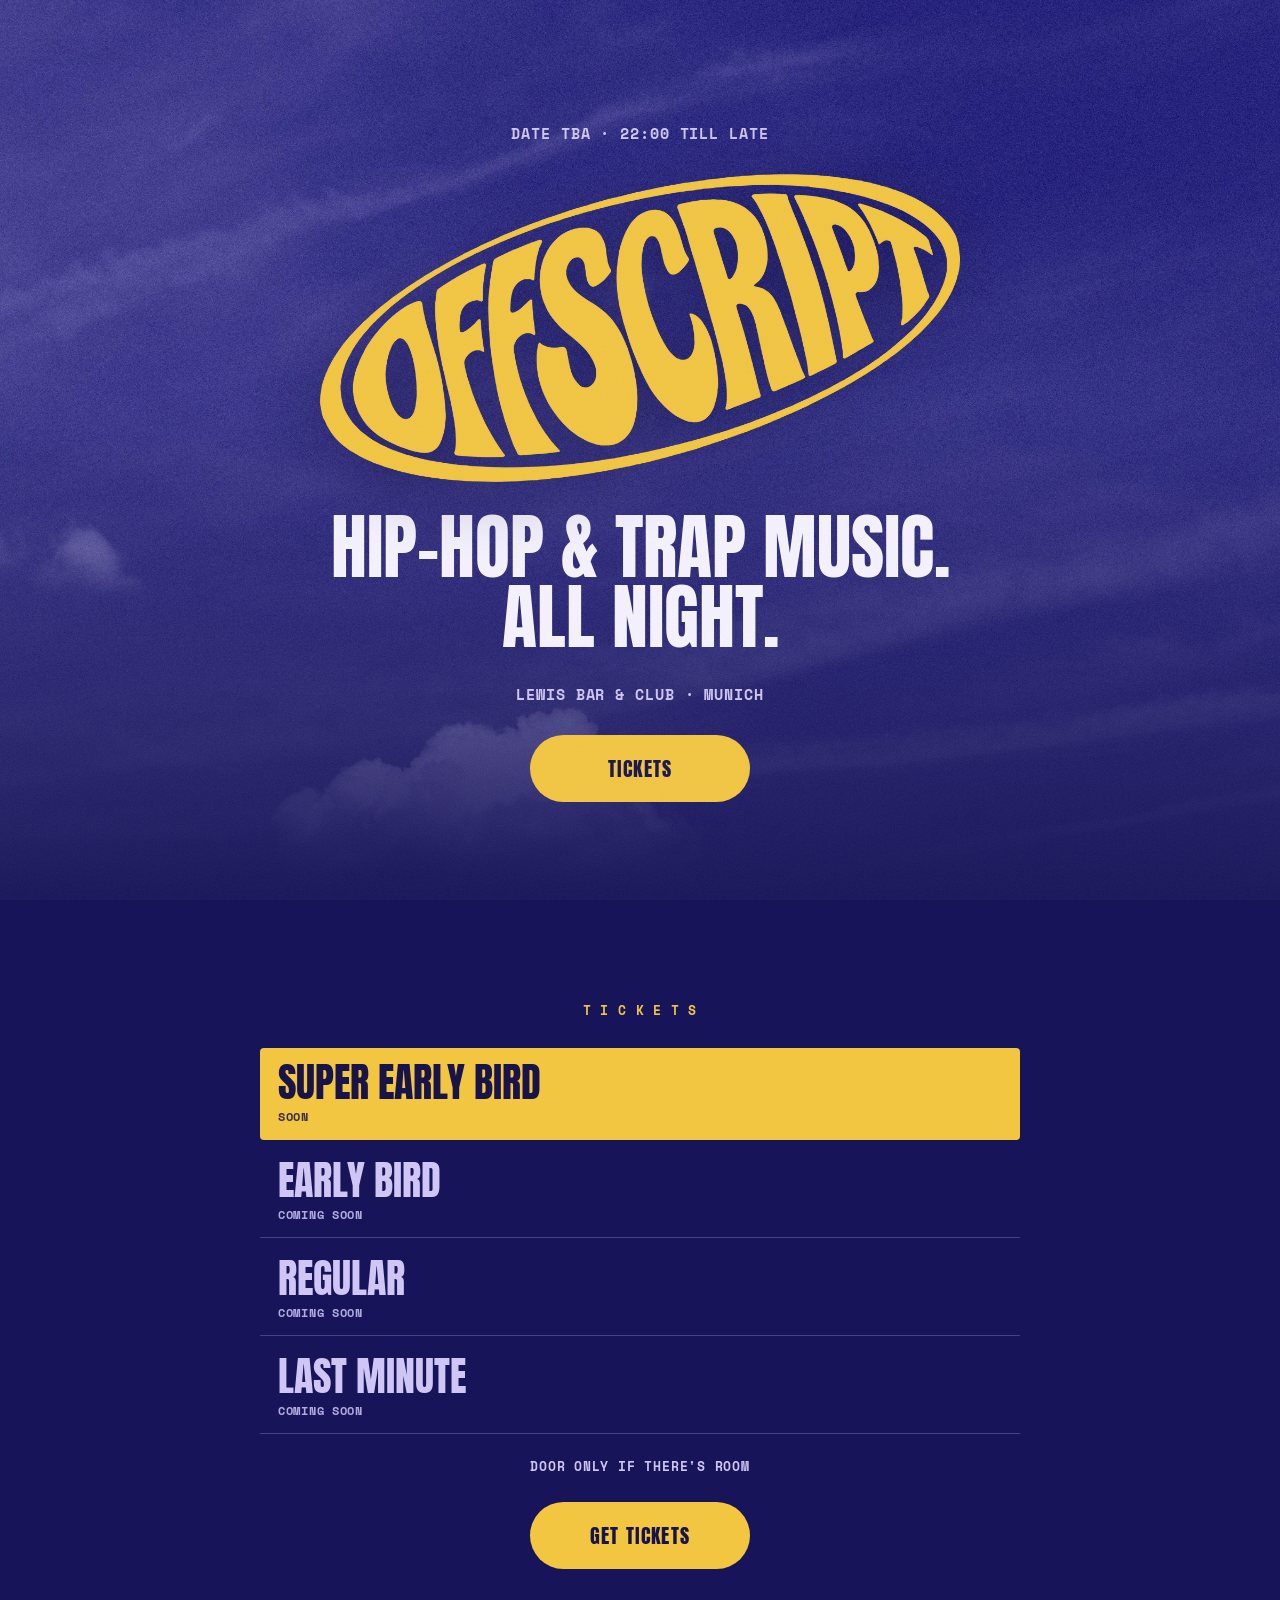
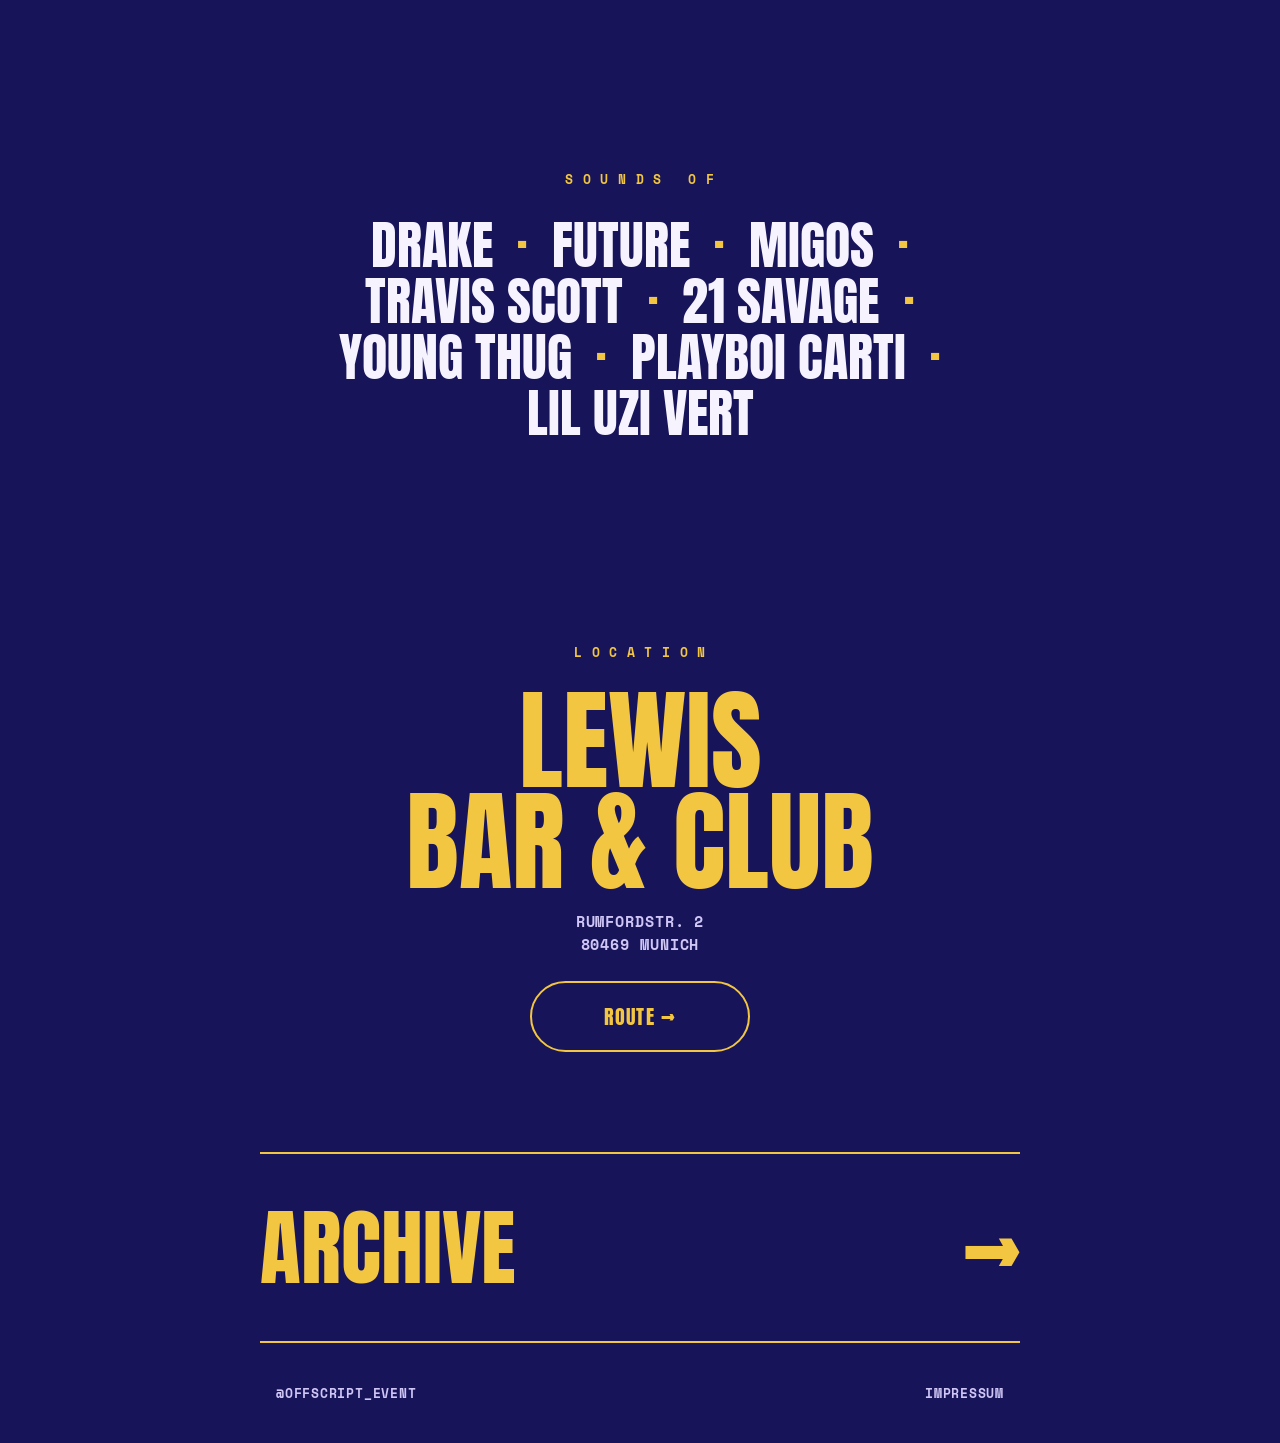
==== index.html @ df0f95f8 "Night 2: ticket status without prices, centred strike Co-Authored-By: Claude Opus 5.5 <noreply@anthr" ====
<!doctype html>
<html lang="en">
<head>
<meta charset="utf-8">
<meta name="viewport" content="width=device-width, initial-scale=1, viewport-fit=cover">
<title>OFFSCRIPT · Hip-Hop · Munich</title>
<meta name="description" content="OFFSCRIPT. Hip-hop &amp; trap music, all night. 22:00 till late, Lewis Bar &amp; Club, Munich.">
<meta name="theme-color" content="#221F7A">
<meta property="og:title" content="OFFSCRIPT · Night 2">
<meta property="og:description" content="Hip-hop &amp; trap music. All night. Lewis Bar &amp; Club, Munich.">
<meta property="og:image" content="https://offscript-event.github.io/assets/n2/og.jpg">
<meta property="og:url" content="https://offscript-event.github.io/">
<meta name="twitter:card" content="summary_large_image">
<link rel="icon" href="assets/favicon.png">
<link rel="apple-touch-icon" href="assets/icon-180.png">
<link rel="preload" href="assets/n2/anton.woff2" as="font" type="font/woff2" crossorigin>
<link rel="stylesheet" href="assets/n2/n2.css">
</head>
<body>

<header class="hero">
  <picture>
    <source media="(min-aspect-ratio: 1/1)" srcset="assets/n2/sky-wide.webp">
    <img src="assets/n2/sky-portrait.webp" alt="">
  </picture>
  <div class="hero-in">
    <p class="meta mono" id="date">DATE TBA · 22:00 TILL LATE</p>
    <img class="logo" src="assets/n2/logo-yellow.png" alt="OFFSCRIPT">
    <p class="claim">Hip-hop &amp; trap music.<br>All night.</p>
    <p class="meta mono">Lewis Bar &amp; Club · Munich</p>
    <a class="btn" id="ticket-btn" href="#tickets">Tickets</a>
  </div>
</header>

<main>
  <section id="tickets" class="tickets" data-live="0">
    <h2 class="label mono">T I C K E T S</h2>
    <ol class="ladder">
      <li><span class="name">Super Early Bird</span><span class="status mono"></span></li>
      <li><span class="name">Early Bird</span><span class="status mono"></span></li>
      <li><span class="name">Regular</span><span class="status mono"></span></li>
      <li><span class="name">Last Minute</span><span class="status mono"></span></li>
    </ol>
    <p class="note mono">Door only if there's room</p>
    <a class="btn" id="ticket-btn-2" href="#tickets">Get tickets</a>
  </section>

  <section class="sounds">
    <h2 class="label mono">S O U N D S &nbsp; O F</h2>
    <p class="artists"><span>Drake</span><span>Future</span><span>Migos</span><span>Travis Scott</span><span>21 Savage</span><span>Young Thug</span><span>Playboi Carti</span><span>Lil Uzi Vert</span></p>
  </section>

  <section class="loc">
    <h2 class="label mono">L O C A T I O N</h2>
    <p class="big">Lewis<br>Bar &amp; Club</p>
    <p class="addr mono">Rumfordstr. 2<br>80469 Munich</p>
    <a class="btn ghost" href="https://www.google.com/maps/search/?api=1&amp;query=Lewis+Bar+%26+Club+Rumfordstra%C3%9Fe+2+80469+M%C3%BCnchen" target="_blank" rel="noopener">Route →</a>
  </section>

  <a class="archive" href="archive/"><span>Archive</span><span aria-hidden="true">→</span></a>
</main>

<footer class="mono">
  <a href="https://www.instagram.com/offscript_event/" target="_blank" rel="noopener">@offscript_event</a>
  <a href="impressum/">Impressum</a>
</footer>

<script>
/* ---- edit here when the shop is live ----
   SHOP: pretix link, LIVE: 0 = Super Early Bird live, 1 = Early, 2 = Regular, 3 = Last Minute
   DATE: shown in the hero, e.g. "FRI 04 DEC · 22:00 TILL LATE" */
(function () {
  var SHOP = "";
  var LIVE = 0;
  var DATE = "";
  if (DATE) document.getElementById("date").textContent = DATE;
  if (SHOP) ["ticket-btn", "ticket-btn-2"].forEach(function (id) {
    var a = document.getElementById(id); a.href = SHOP; a.target = "_blank"; a.rel = "noopener";
  });
  var rows = document.querySelectorAll(".ladder li");
  rows.forEach(function (li, i) {
    var st = li.querySelector(".status");
    if (i < LIVE) { li.className = "sold"; st.textContent = "Sold out"; }
    else if (i === LIVE) { li.className = "live"; st.textContent = SHOP ? "On sale now" : "Soon"; }
    else { li.className = "next"; st.textContent = "Coming soon"; }
  });
})();
</script>
</body>
</html>
---- assets/n2/n2.css ----
/* OFFSCRIPT night 2 – sky over Theresienwiese, yellow oval. Single dark look. */
@font-face { font-family: "Anton N2"; src: url("anton.woff2") format("woff2"); font-display: swap; }
@font-face { font-family: "Space Mono N2"; src: url("spacemono-bold.woff2") format("woff2"); font-weight: 700; font-display: swap; }

:root {
  --sky: #221F7A;
  --sky-deep: #17145A;
  --lav: #CFC6F5;
  --yel: #F3C641;
  --ink: #18144A;
  --pad: max(16px, env(safe-area-inset-left, 0px));
  color-scheme: dark;
}
* { box-sizing: border-box; margin: 0; padding: 0; }
html { background: var(--sky-deep); -webkit-text-size-adjust: 100%; }
body { background: var(--sky-deep); color: var(--lav); font-family: "Anton N2", "Arial Narrow", Impact, sans-serif; text-transform: uppercase; overflow-x: hidden; -webkit-font-smoothing: antialiased; }
a { color: inherit; text-decoration: none; }
img { display: block; max-width: 100%; }
.mono { font-family: "Space Mono N2", ui-monospace, monospace; font-weight: 700; letter-spacing: .06em; }

/* grain */
body::after { content: ""; position: fixed; inset: 0; pointer-events: none; z-index: 50; opacity: .08;
  background-image: url("data:image/svg+xml,%3Csvg xmlns='http://www.w3.org/2000/svg' width='160' height='160'%3E%3Cfilter id='n'%3E%3CfeTurbulence type='fractalNoise' baseFrequency='.9' numOctaves='2'/%3E%3C/filter%3E%3Crect width='100%25' height='100%25' filter='url(%23n)'/%3E%3C/svg%3E"); }

/* hero */
.hero { position: relative; min-height: 100svh; display: grid; place-items: center; overflow: hidden; isolation: isolate; }
.hero picture, .hero picture img { position: absolute; inset: 0; width: 100%; height: 100%; object-fit: cover; z-index: -2; }
.hero::after { content: ""; position: absolute; inset: 0; z-index: -1; background: linear-gradient(transparent 45%, var(--sky-deep) 99%); }
.hero-in { width: 100%; max-width: 900px; padding: 96px var(--pad) 72px; display: flex; flex-direction: column; align-items: center; text-align: center; gap: clamp(18px, 3.5vh, 30px); }
.logo { width: min(86vw, 640px); filter: drop-shadow(0 10px 30px rgba(10, 8, 50, .45)); }
.meta { font-size: clamp(12px, 3.3vw, 15px); color: var(--lav); }
.claim { font-size: clamp(34px, 10vw, 72px); line-height: .98; color: #F6F3FF; }

.btn { display: inline-flex; align-items: center; justify-content: center; min-width: 220px; padding: 18px 30px; border-radius: 999px;
  background: var(--yel); color: var(--ink); font-size: 20px; letter-spacing: .06em; transition: transform .15s; }
.btn:active { transform: scale(.97); }
.btn:focus-visible { outline: 3px solid #F6F3FF; outline-offset: 3px; }
.btn.ghost { background: transparent; color: var(--yel); border: 2px solid var(--yel); }

/* sections */
main { padding: 0 var(--pad); }
section { max-width: 760px; margin: 0 auto; padding: clamp(56px, 11vw, 100px) 0; }
.label { font-size: 13px; color: var(--yel); text-align: center; margin-bottom: 28px; }

/* ladder */
.ladder { list-style: none; display: grid; gap: 6px; }
.ladder li { display: grid; grid-template-columns: 1fr; grid-template-rows: auto auto; align-items: center; padding: 14px 18px; border-bottom: 1px solid rgba(207, 198, 245, .25); }
.ladder .name { font-size: clamp(26px, 7vw, 40px); line-height: 1; }
.ladder .price { grid-row: span 2; font-size: clamp(36px, 10vw, 56px); line-height: 1; }
.ladder .status { font-size: 12px; margin-top: 6px; opacity: .85; }
.ladder li.live { background: var(--yel); color: var(--ink); border-bottom-color: transparent; border-radius: 4px; }
.ladder li.sold { color: rgba(207, 198, 245, .5); }
.ladder li { position: relative; }
.ladder li.sold::after { content: ""; position: absolute; left: 6px; right: 6px; top: 31%; height: 7px; margin-top: -3px; background: var(--yel); border-radius: 2px; }
.note { text-align: center; margin: 22px 0 26px; font-size: 13px; }
.tickets { text-align: center; }
.tickets .ladder { text-align: left; }

.artists { font-size: clamp(28px, 7.5vw, 52px); line-height: 1.08; text-align: center; color: #F6F3FF; display: flex; flex-wrap: wrap; justify-content: center; column-gap: .45em; }
.artists span { white-space: nowrap; }
.artists span:not(:last-child)::after { content: "·"; margin-left: .45em; color: var(--yel); }
.loc { text-align: center; }
.loc .big { font-size: clamp(54px, 15vw, 110px); line-height: .92; color: var(--yel); }
.loc .addr { margin: 18px 0 26px; font-size: 15px; line-height: 1.5; }

.archive { display: flex; justify-content: space-between; align-items: center; max-width: 760px; margin: 0 auto; padding: 30px 0;
  border-top: 2px solid var(--yel); border-bottom: 2px solid var(--yel); font-size: clamp(40px, 11vw, 84px); color: var(--yel); }
.archive span:last-child { transition: transform .2s; }
.archive:hover span:last-child { transform: translateX(8px); }

footer { display: flex; justify-content: space-between; flex-wrap: wrap; gap: 16px; max-width: 760px; margin: 0 auto;
  padding: 40px var(--pad) calc(40px + env(safe-area-inset-bottom)); font-size: 13px; }
footer a:hover { color: var(--yel); }
@media (prefers-reduced-motion: reduce) { .btn, .archive span { transition: none; } }
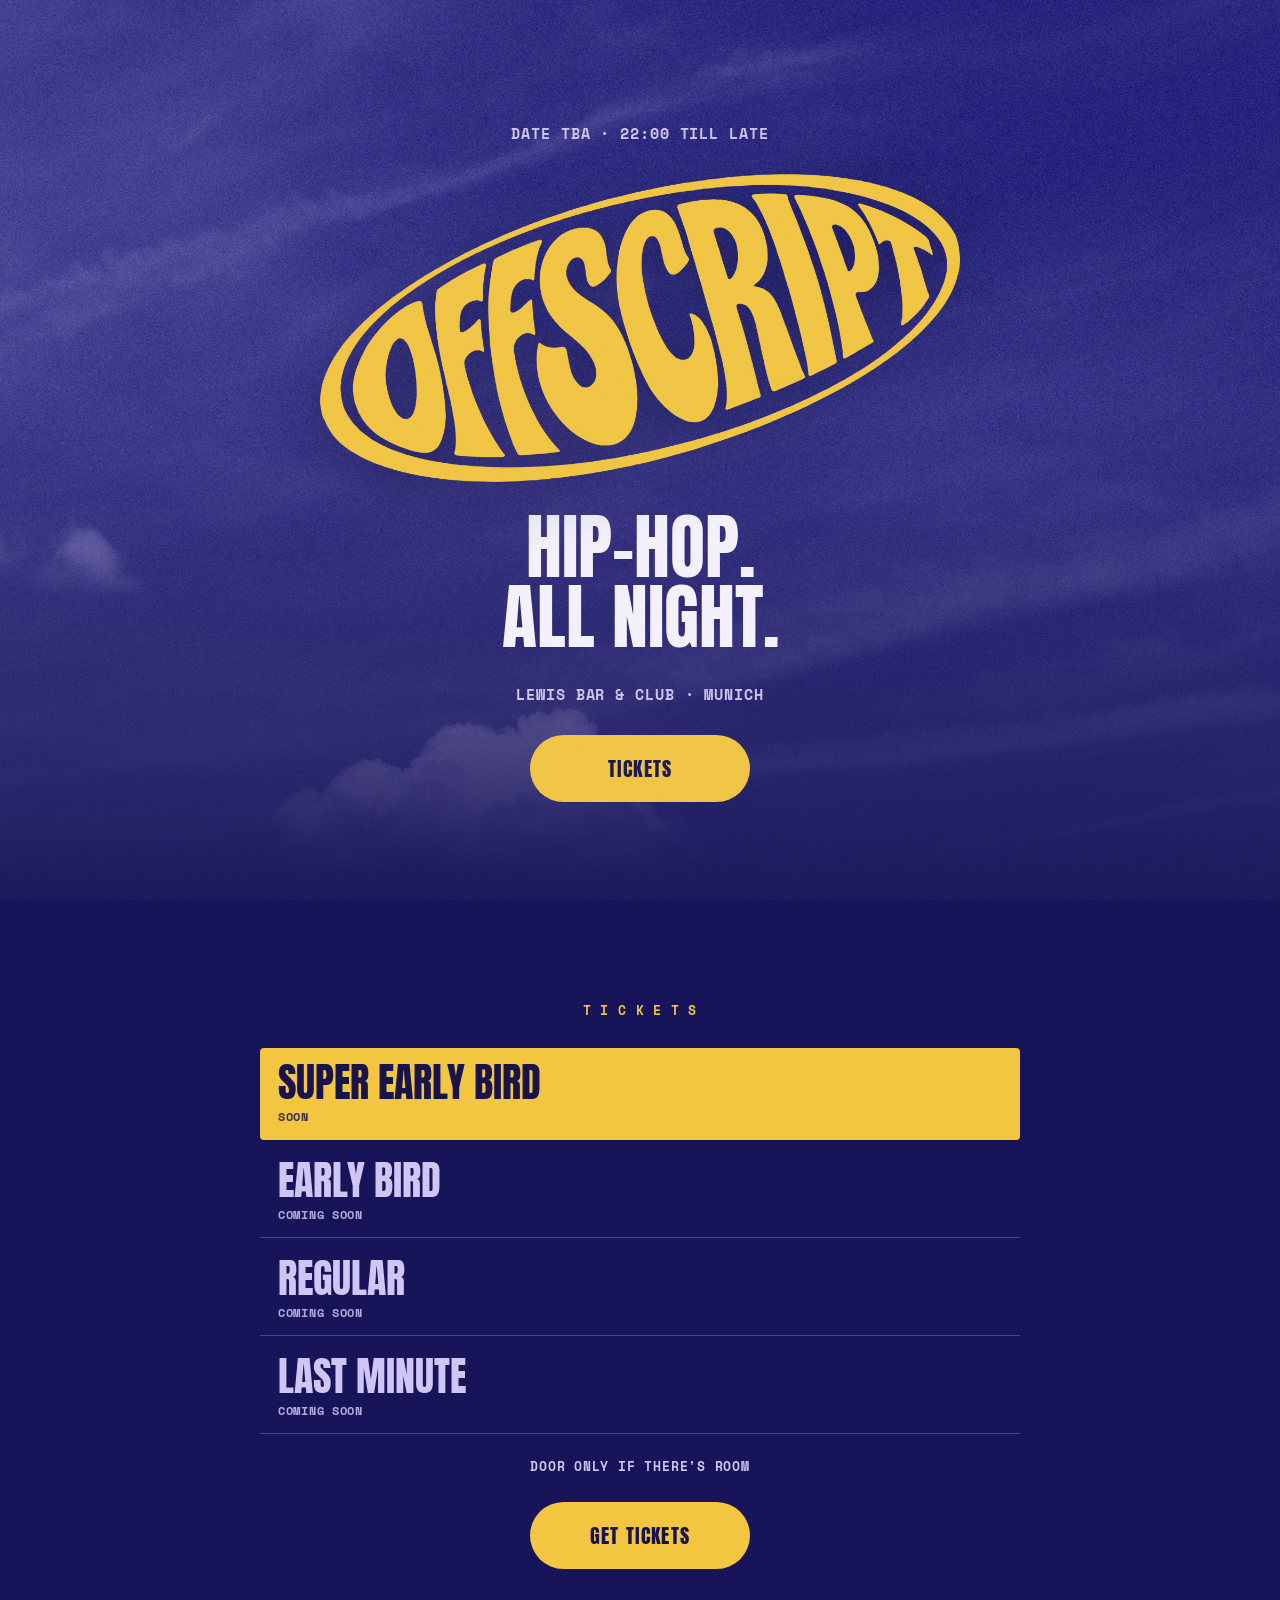
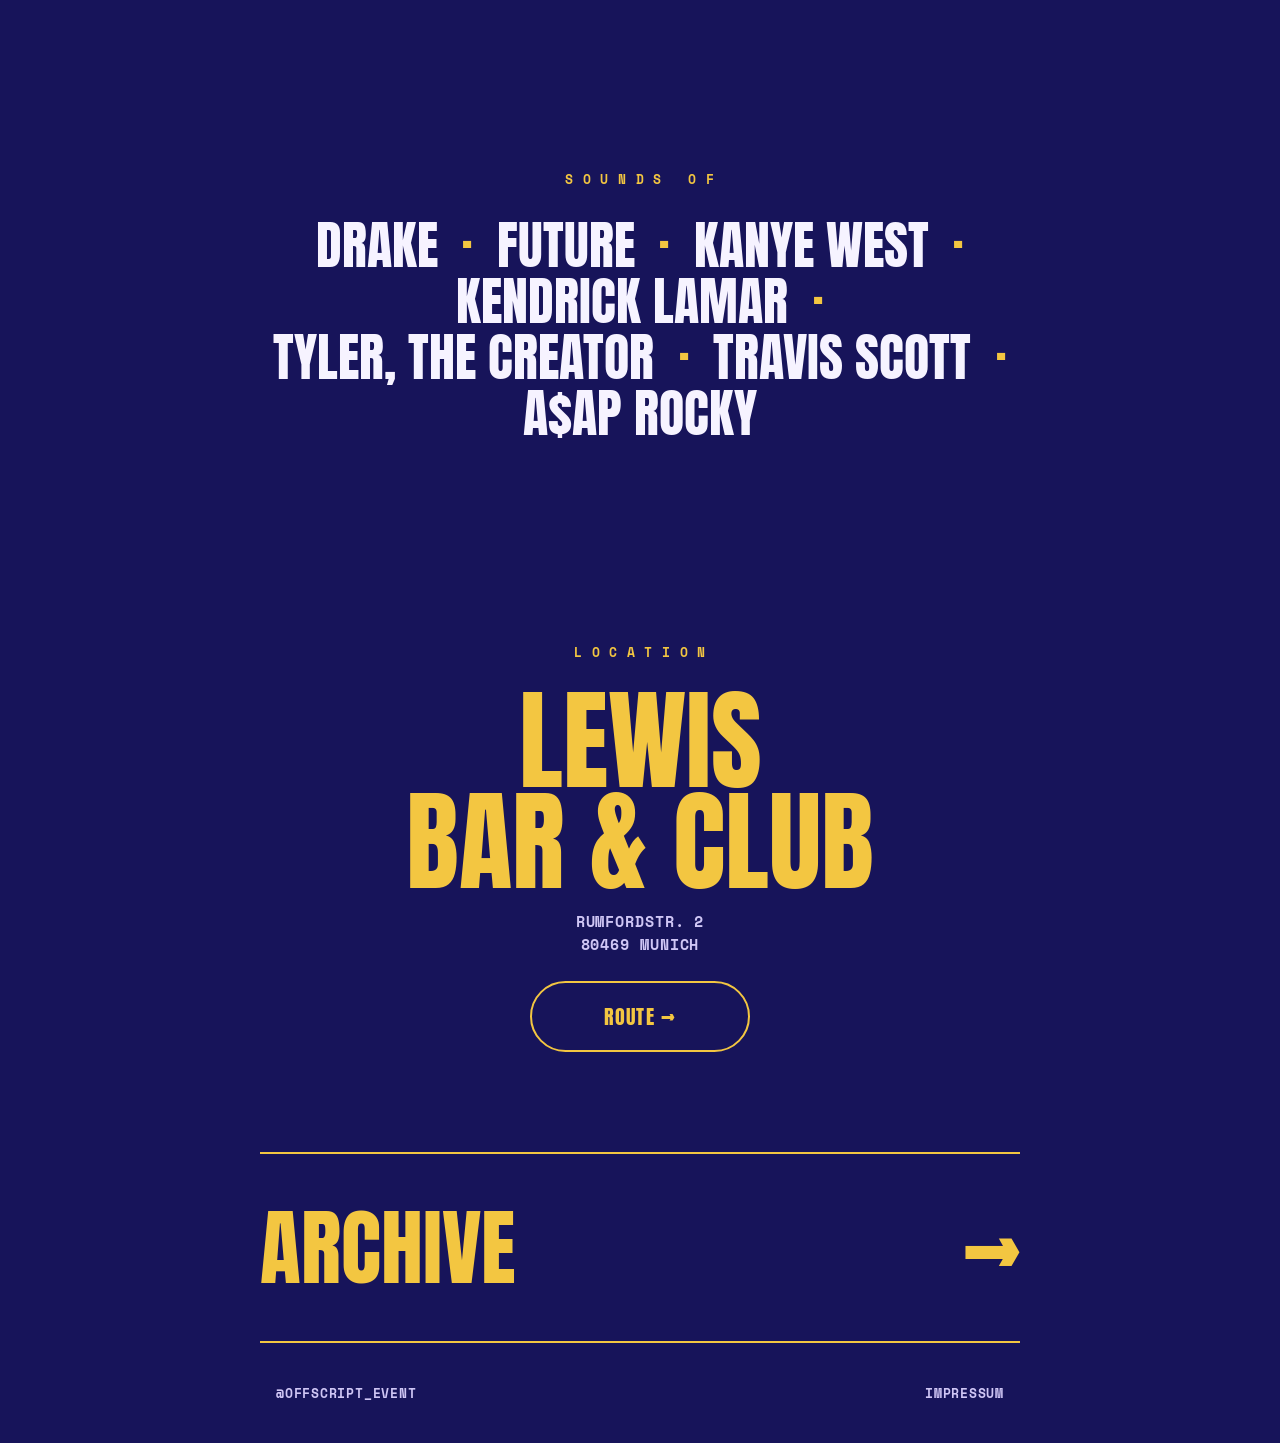
==== commit 0aefa2f0: "Night 2: claim Hip-hop. All night., new Sounds of list Co-Authored-By: Claude Opus 5.5 <noreply@anth" ====
--- a/index.html
+++ b/index.html
@@ -4,10 +4,10 @@
 <meta charset="utf-8">
 <meta name="viewport" content="width=device-width, initial-scale=1, viewport-fit=cover">
 <title>OFFSCRIPT · Hip-Hop · Munich</title>
-<meta name="description" content="OFFSCRIPT. Hip-hop &amp; trap music, all night. 22:00 till late, Lewis Bar &amp; Club, Munich.">
+<meta name="description" content="OFFSCRIPT. Hip-hop, all night. 22:00 till late, Lewis Bar &amp; Club, Munich.">
 <meta name="theme-color" content="#221F7A">
 <meta property="og:title" content="OFFSCRIPT · Night 2">
-<meta property="og:description" content="Hip-hop &amp; trap music. All night. Lewis Bar &amp; Club, Munich.">
+<meta property="og:description" content="Hip-hop. All night. Lewis Bar &amp; Club, Munich.">
 <meta property="og:image" content="https://offscript-event.github.io/assets/n2/og.jpg">
 <meta property="og:url" content="https://offscript-event.github.io/">
 <meta name="twitter:card" content="summary_large_image">
@@ -26,7 +26,7 @@
   <div class="hero-in">
     <p class="meta mono" id="date">DATE TBA · 22:00 TILL LATE</p>
     <img class="logo" src="assets/n2/logo-yellow.png" alt="OFFSCRIPT">
-    <p class="claim">Hip-hop &amp; trap music.<br>All night.</p>
+    <p class="claim">Hip-hop.<br>All night.</p>
     <p class="meta mono">Lewis Bar &amp; Club · Munich</p>
     <a class="btn" id="ticket-btn" href="#tickets">Tickets</a>
   </div>
@@ -47,7 +47,7 @@
 
   <section class="sounds">
     <h2 class="label mono">S O U N D S &nbsp; O F</h2>
-    <p class="artists"><span>Drake</span><span>Future</span><span>Migos</span><span>Travis Scott</span><span>21 Savage</span><span>Young Thug</span><span>Playboi Carti</span><span>Lil Uzi Vert</span></p>
+    <p class="artists"><span>Drake</span><span>Future</span><span>Kanye West</span><span>Kendrick Lamar</span><span>Tyler, The Creator</span><span>Travis Scott</span><span>A$AP Rocky</span></p>
   </section>
 
   <section class="loc">
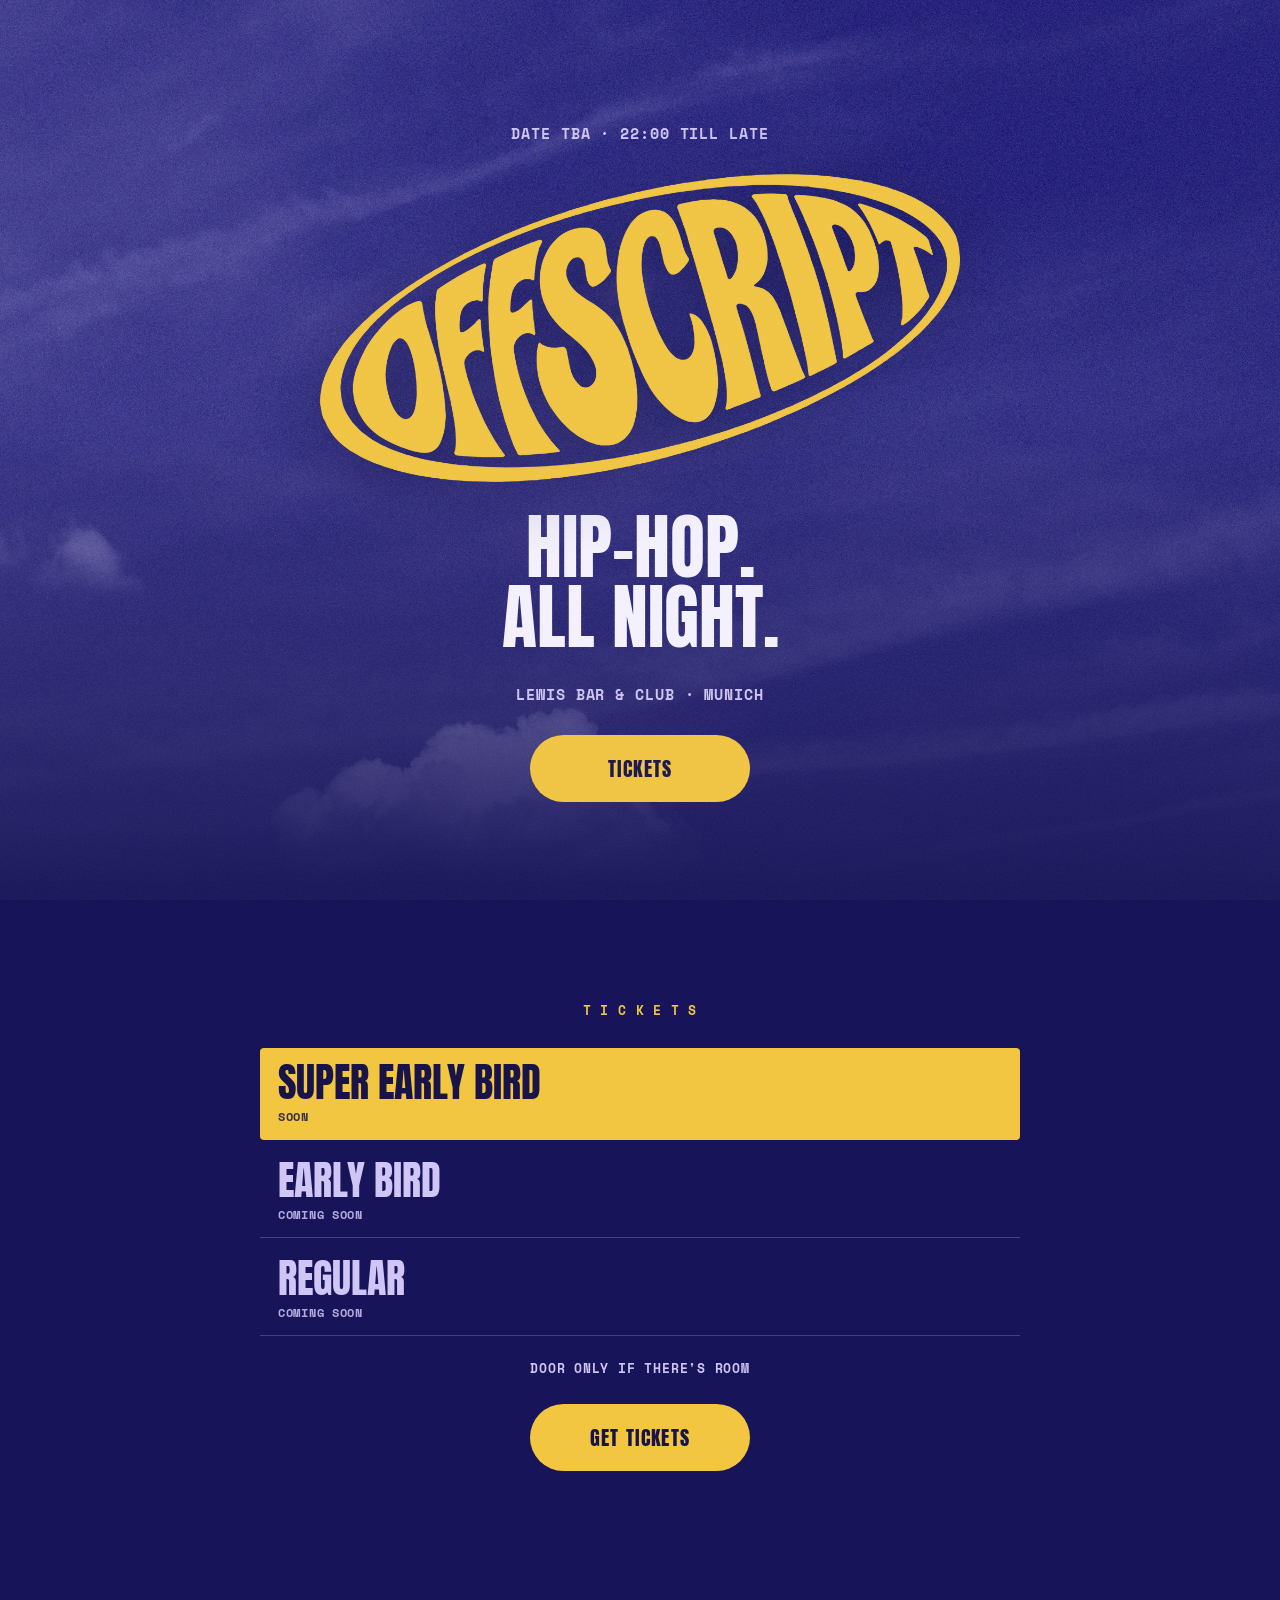
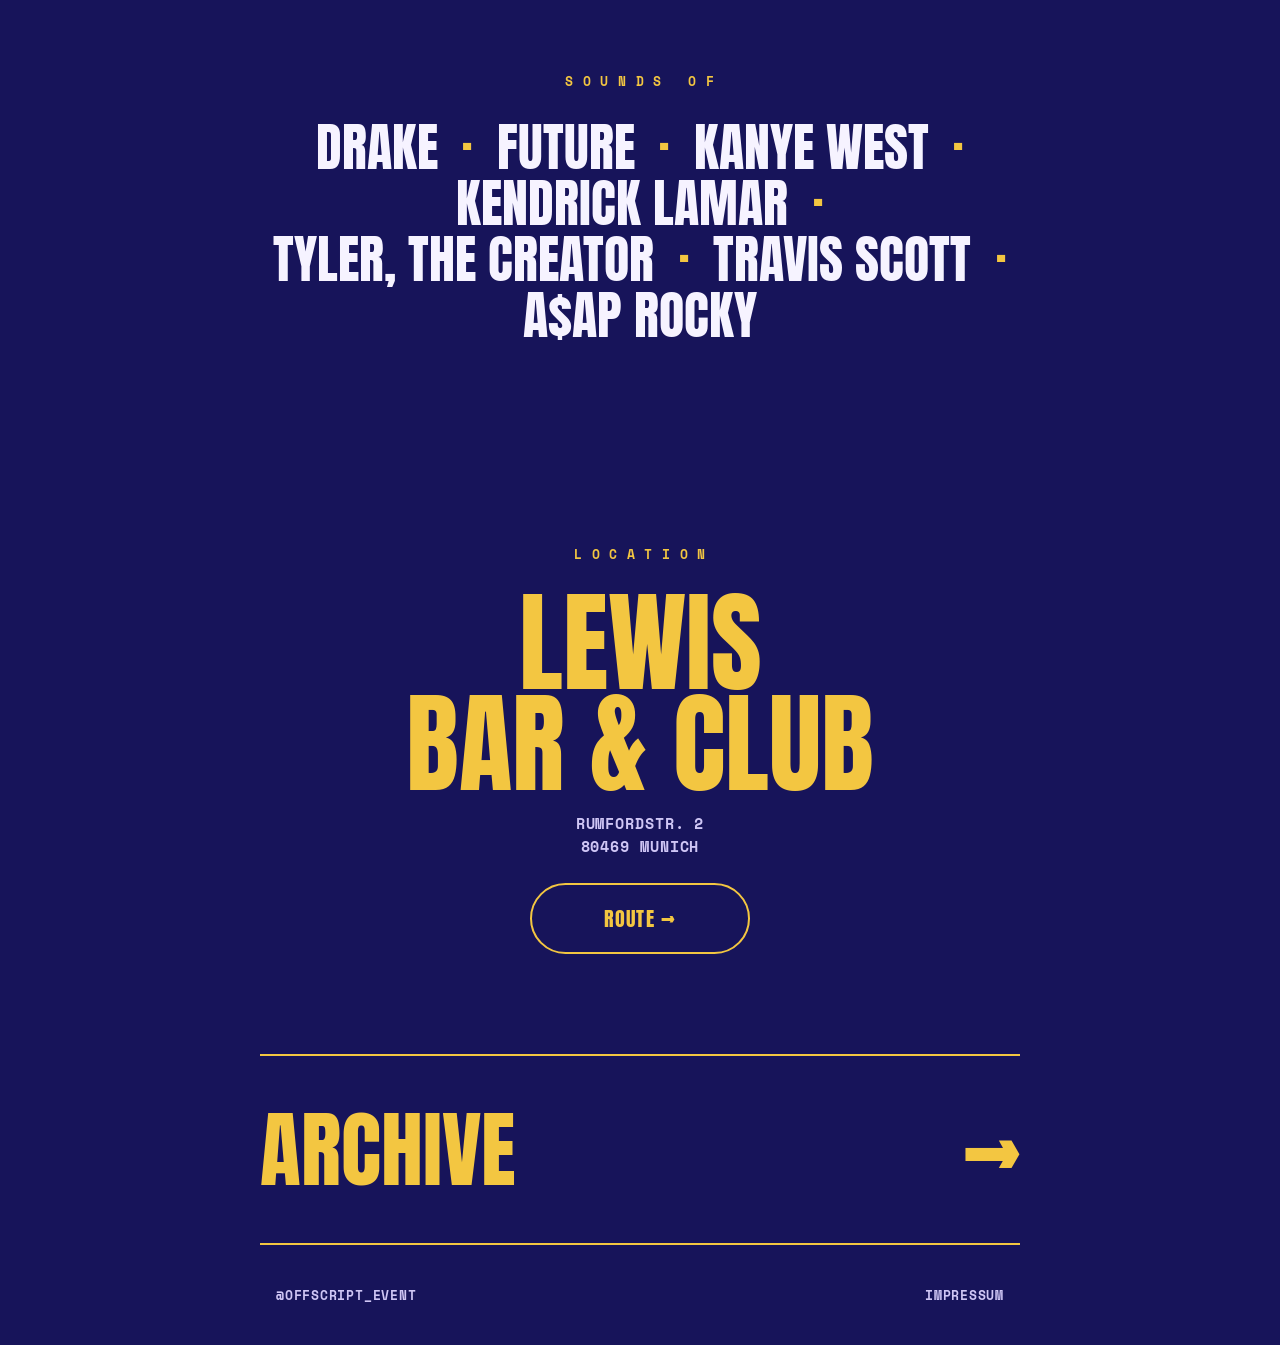
==== commit 5e41ad50: "Ticket ladder: three online tiers, online sold out state Co-Authored-By: Claude Opus 5.5 <noreply@an" ====
--- a/index.html
+++ b/index.html
@@ -39,9 +39,8 @@
       <li><span class="name">Super Early Bird</span><span class="status mono"></span></li>
       <li><span class="name">Early Bird</span><span class="status mono"></span></li>
       <li><span class="name">Regular</span><span class="status mono"></span></li>
-      <li><span class="name">Last Minute</span><span class="status mono"></span></li>
     </ol>
-    <p class="note mono">Door only if there's room</p>
+    <p class="note mono" id="ticket-note">Door only if there's room</p>
     <a class="btn" id="ticket-btn-2" href="#tickets">Get tickets</a>
   </section>
 
@@ -67,7 +66,7 @@
 
 <script>
 /* ---- edit here when the shop is live ----
-   SHOP: pretix link, LIVE: 0 = Super Early Bird live, 1 = Early, 2 = Regular, 3 = Last Minute
+   SHOP: Eventbrite link, LIVE: 0 = Super Early Bird live, 1 = Early Bird, 2 = Regular, 3 = online sold out
    DATE: shown in the hero, e.g. "FRI 04 DEC · 22:00 TILL LATE" */
 (function () {
   var SHOP = "";
@@ -84,6 +83,7 @@
     else if (i === LIVE) { li.className = "live"; st.textContent = SHOP ? "On sale now" : "Soon"; }
     else { li.className = "next"; st.textContent = "Coming soon"; }
   });
+  if (LIVE >= rows.length) document.getElementById("ticket-note").textContent = "Online sold out · door only if there's room";
 })();
 </script>
 </body>
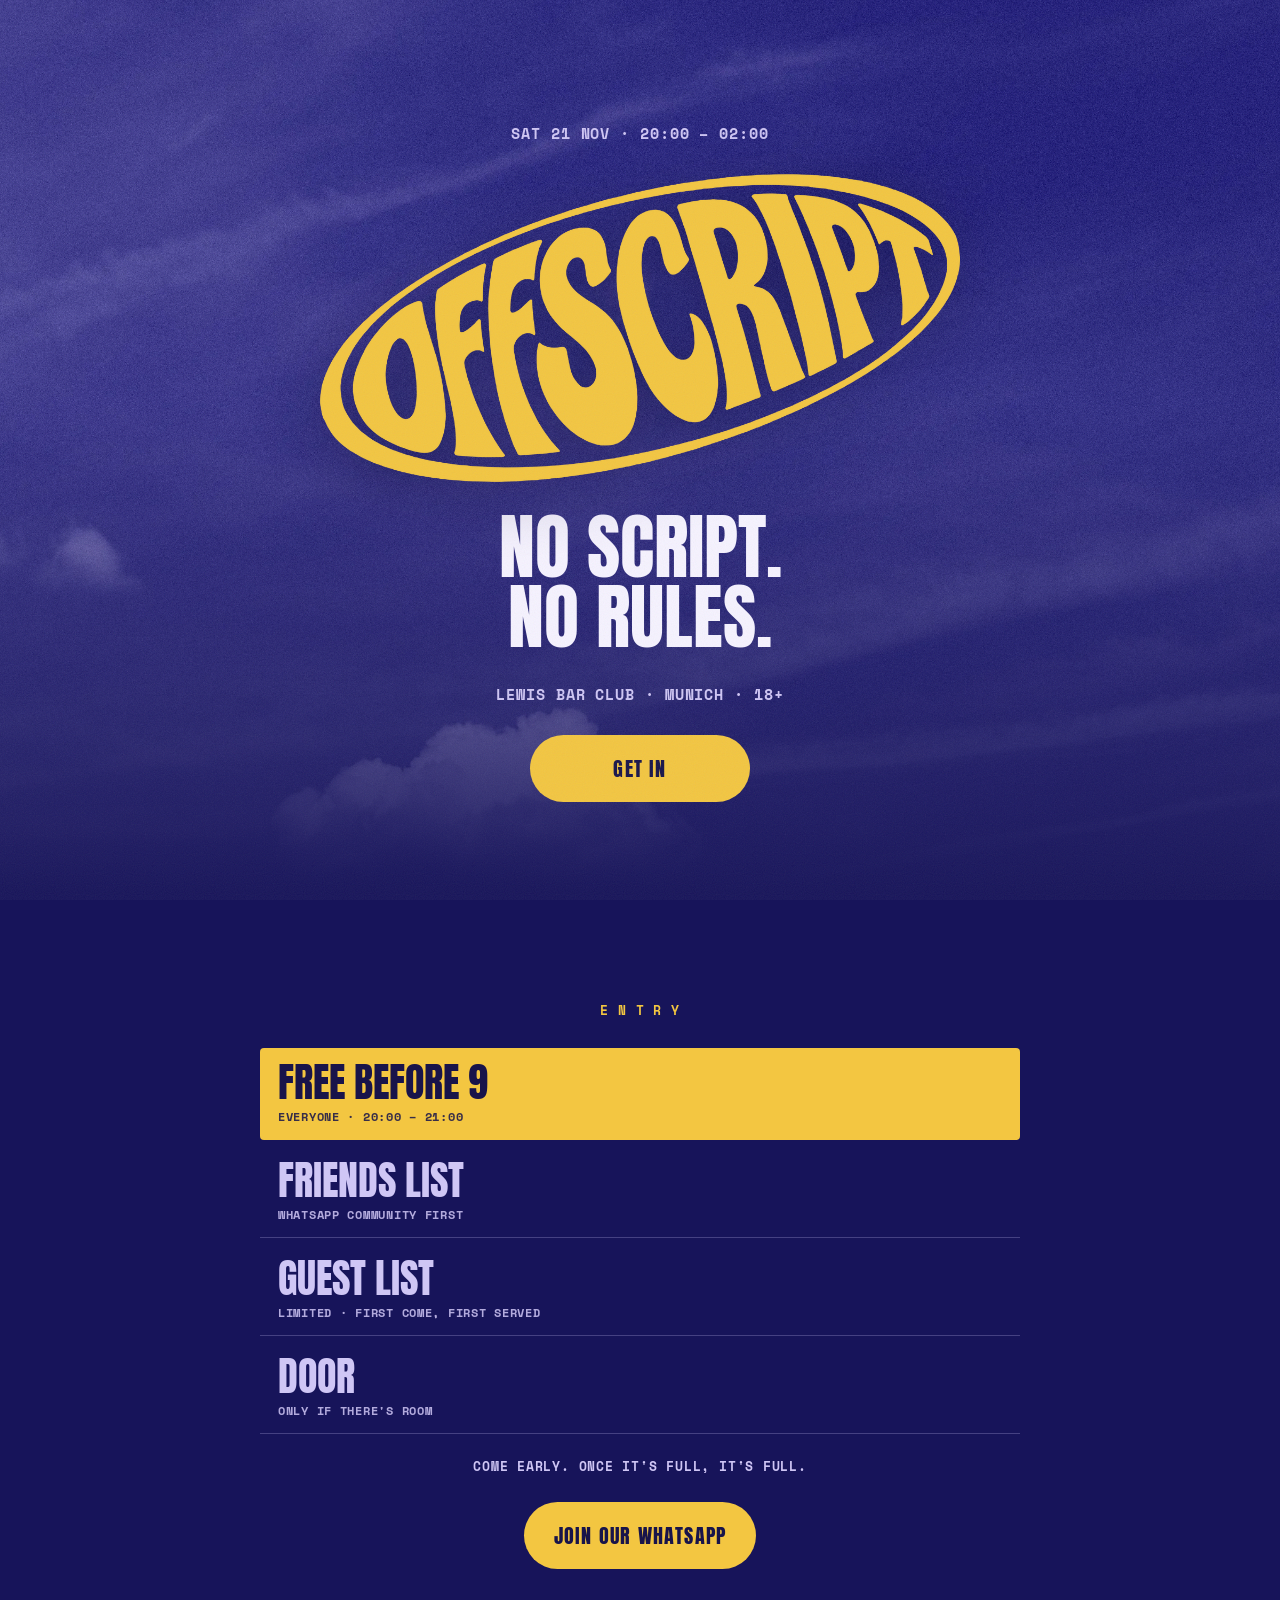
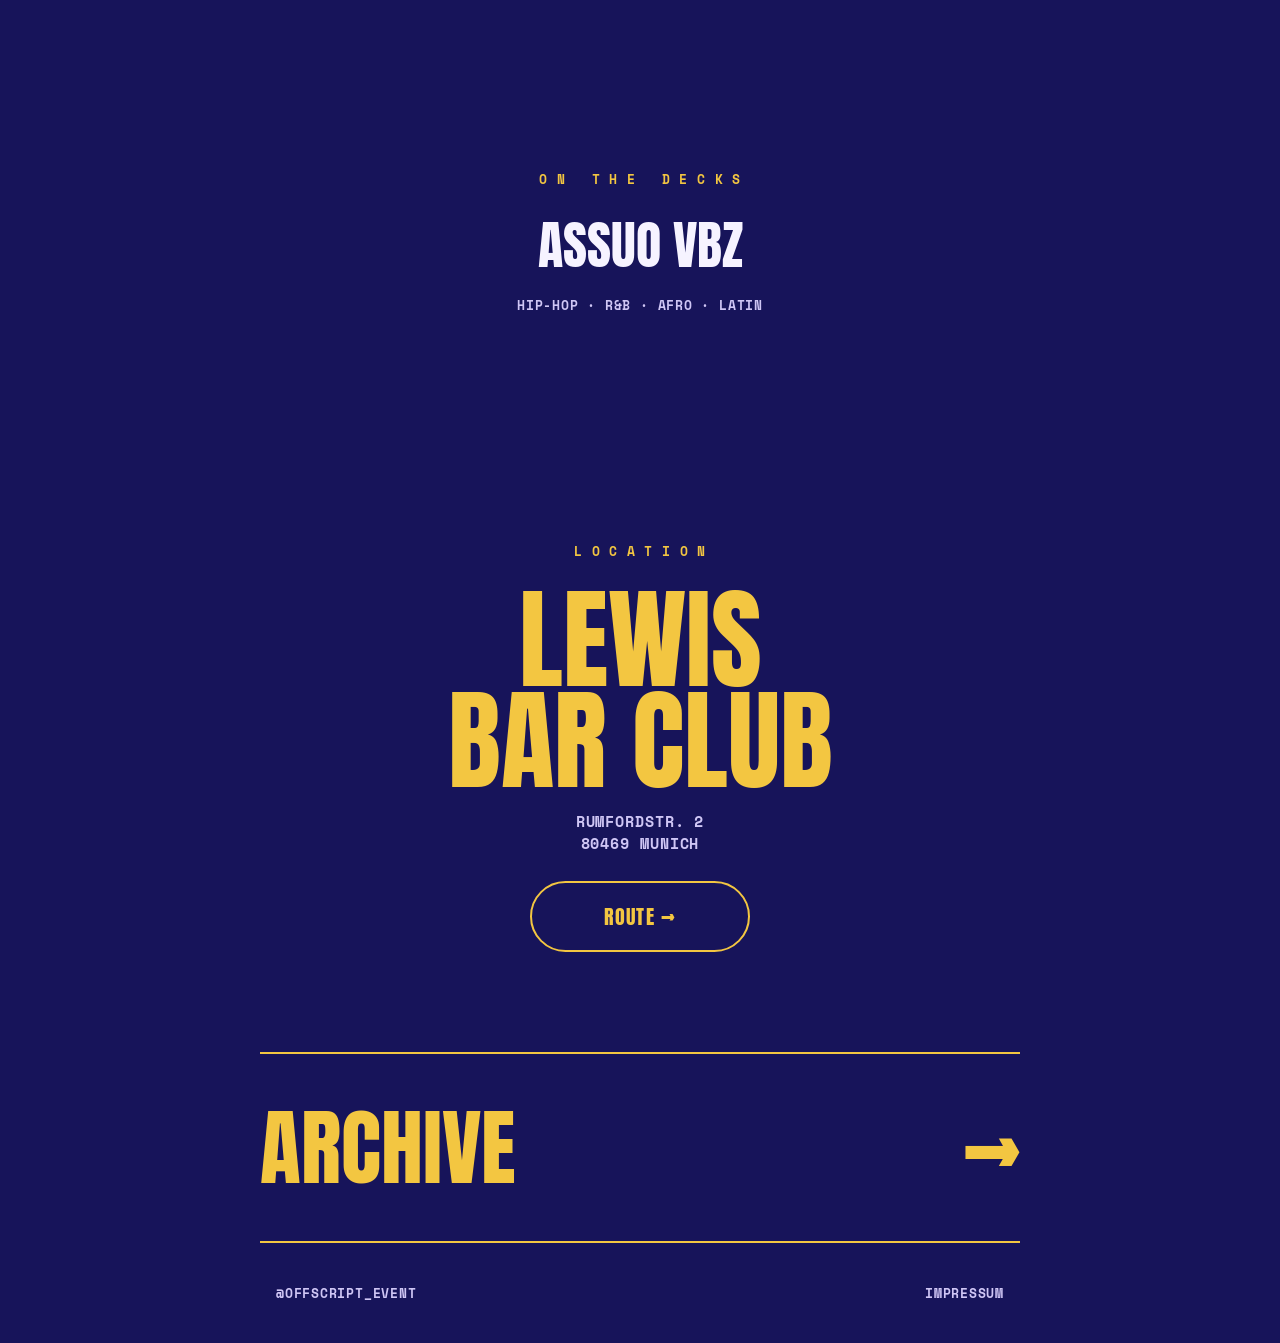
==== commit d46af538: "Night 2 site: 21 Nov facts, free before 9, entry instead of ticket ladder, no prices Co-Authored-By:" ====
--- a/index.html
+++ b/index.html
@@ -4,10 +4,10 @@
 <meta charset="utf-8">
 <meta name="viewport" content="width=device-width, initial-scale=1, viewport-fit=cover">
 <title>OFFSCRIPT · Hip-Hop · Munich</title>
-<meta name="description" content="OFFSCRIPT. Hip-hop, all night. 22:00 till late, Lewis Bar &amp; Club, Munich.">
+<meta name="description" content="OFFSCRIPT Part Two. Sat 21 Nov, 20:00 – 02:00, Lewis Bar Club, Munich. Hip-hop at the core, a little of everything around it.">
 <meta name="theme-color" content="#221F7A">
-<meta property="og:title" content="OFFSCRIPT · Night 2">
-<meta property="og:description" content="Hip-hop. All night. Lewis Bar &amp; Club, Munich.">
+<meta property="og:title" content="OFFSCRIPT · Part Two">
+<meta property="og:description" content="Sat 21 Nov · 20:00 – 02:00 · Lewis Bar Club, Munich.">
 <meta property="og:image" content="https://offscript-event.github.io/assets/n2/og.jpg">
 <meta property="og:url" content="https://offscript-event.github.io/">
 <meta name="twitter:card" content="summary_large_image">
@@ -24,36 +24,38 @@
     <img src="assets/n2/sky-portrait.webp" alt="">
   </picture>
   <div class="hero-in">
-    <p class="meta mono" id="date">DATE TBA · 22:00 TILL LATE</p>
+    <p class="meta mono">SAT 21 NOV · 20:00 – 02:00</p>
     <img class="logo" src="assets/n2/logo-yellow.png" alt="OFFSCRIPT">
-    <p class="claim">Hip-hop.<br>All night.</p>
-    <p class="meta mono">Lewis Bar &amp; Club · Munich</p>
-    <a class="btn" id="ticket-btn" href="#tickets">Tickets</a>
+    <p class="claim">No script.<br>No rules.</p>
+    <p class="meta mono">Lewis Bar Club · Munich · 18+</p>
+    <a class="btn" href="#entry">Get in</a>
   </div>
 </header>
 
 <main>
-  <section id="tickets" class="tickets" data-live="0">
-    <h2 class="label mono">T I C K E T S</h2>
+  <section id="entry" class="tickets">
+    <h2 class="label mono">E N T R Y</h2>
     <ol class="ladder">
-      <li><span class="name">Super Early Bird</span><span class="status mono"></span></li>
-      <li><span class="name">Early Bird</span><span class="status mono"></span></li>
-      <li><span class="name">Regular</span><span class="status mono"></span></li>
+      <li class="live"><span class="name">Free before 9</span><span class="status mono">Everyone · 20:00 – 21:00</span></li>
+      <li><span class="name">Friends list</span><span class="status mono">WhatsApp community first</span></li>
+      <li><span class="name">Guest list</span><span class="status mono">Limited · first come, first served</span></li>
+      <li><span class="name">Door</span><span class="status mono">Only if there's room</span></li>
     </ol>
-    <p class="note mono" id="ticket-note">Door only if there's room</p>
-    <a class="btn" id="ticket-btn-2" href="#tickets">Get tickets</a>
+    <p class="note mono">Come early. Once it's full, it's full.</p>
+    <a class="btn" id="wa-btn" href="https://www.instagram.com/offscript_event/" target="_blank" rel="noopener">Join our WhatsApp</a>
   </section>
 
   <section class="sounds">
-    <h2 class="label mono">S O U N D S &nbsp; O F</h2>
-    <p class="artists"><span>Drake</span><span>Future</span><span>Kanye West</span><span>Kendrick Lamar</span><span>Tyler, The Creator</span><span>Travis Scott</span><span>A$AP Rocky</span></p>
+    <h2 class="label mono">O N &nbsp; T H E &nbsp; D E C K S</h2>
+    <p class="artists"><span>ASSUO VBZ</span></p>
+    <p class="note mono">Hip-hop · R&amp;B · Afro · Latin</p>
   </section>
 
   <section class="loc">
     <h2 class="label mono">L O C A T I O N</h2>
-    <p class="big">Lewis<br>Bar &amp; Club</p>
+    <p class="big">Lewis<br>Bar Club</p>
     <p class="addr mono">Rumfordstr. 2<br>80469 Munich</p>
-    <a class="btn ghost" href="https://www.google.com/maps/search/?api=1&amp;query=Lewis+Bar+%26+Club+Rumfordstra%C3%9Fe+2+80469+M%C3%BCnchen" target="_blank" rel="noopener">Route →</a>
+    <a class="btn ghost" href="https://www.google.com/maps/search/?api=1&amp;query=Lewis+Bar+Club+Rumfordstra%C3%9Fe+2+80469+M%C3%BCnchen" target="_blank" rel="noopener">Route →</a>
   </section>
 
   <a class="archive" href="archive/"><span>Archive</span><span aria-hidden="true">→</span></a>
@@ -65,25 +67,10 @@
 </footer>
 
 <script>
-/* ---- edit here when the shop is live ----
-   SHOP: Eventbrite link, LIVE: 0 = Super Early Bird live, 1 = Early Bird, 2 = Regular, 3 = online sold out
-   DATE: shown in the hero, e.g. "FRI 04 DEC · 22:00 TILL LATE" */
+/* WhatsApp community link: paste it here. Until then the button opens Instagram (link in bio). */
 (function () {
-  var SHOP = "";
-  var LIVE = 0;
-  var DATE = "";
-  if (DATE) document.getElementById("date").textContent = DATE;
-  if (SHOP) ["ticket-btn", "ticket-btn-2"].forEach(function (id) {
-    var a = document.getElementById(id); a.href = SHOP; a.target = "_blank"; a.rel = "noopener";
-  });
-  var rows = document.querySelectorAll(".ladder li");
-  rows.forEach(function (li, i) {
-    var st = li.querySelector(".status");
-    if (i < LIVE) { li.className = "sold"; st.textContent = "Sold out"; }
-    else if (i === LIVE) { li.className = "live"; st.textContent = SHOP ? "On sale now" : "Soon"; }
-    else { li.className = "next"; st.textContent = "Coming soon"; }
-  });
-  if (LIVE >= rows.length) document.getElementById("ticket-note").textContent = "Online sold out · door only if there's room";
+  var WHATSAPP = "";
+  if (WHATSAPP) document.getElementById("wa-btn").href = WHATSAPP;
 })();
 </script>
 </body>
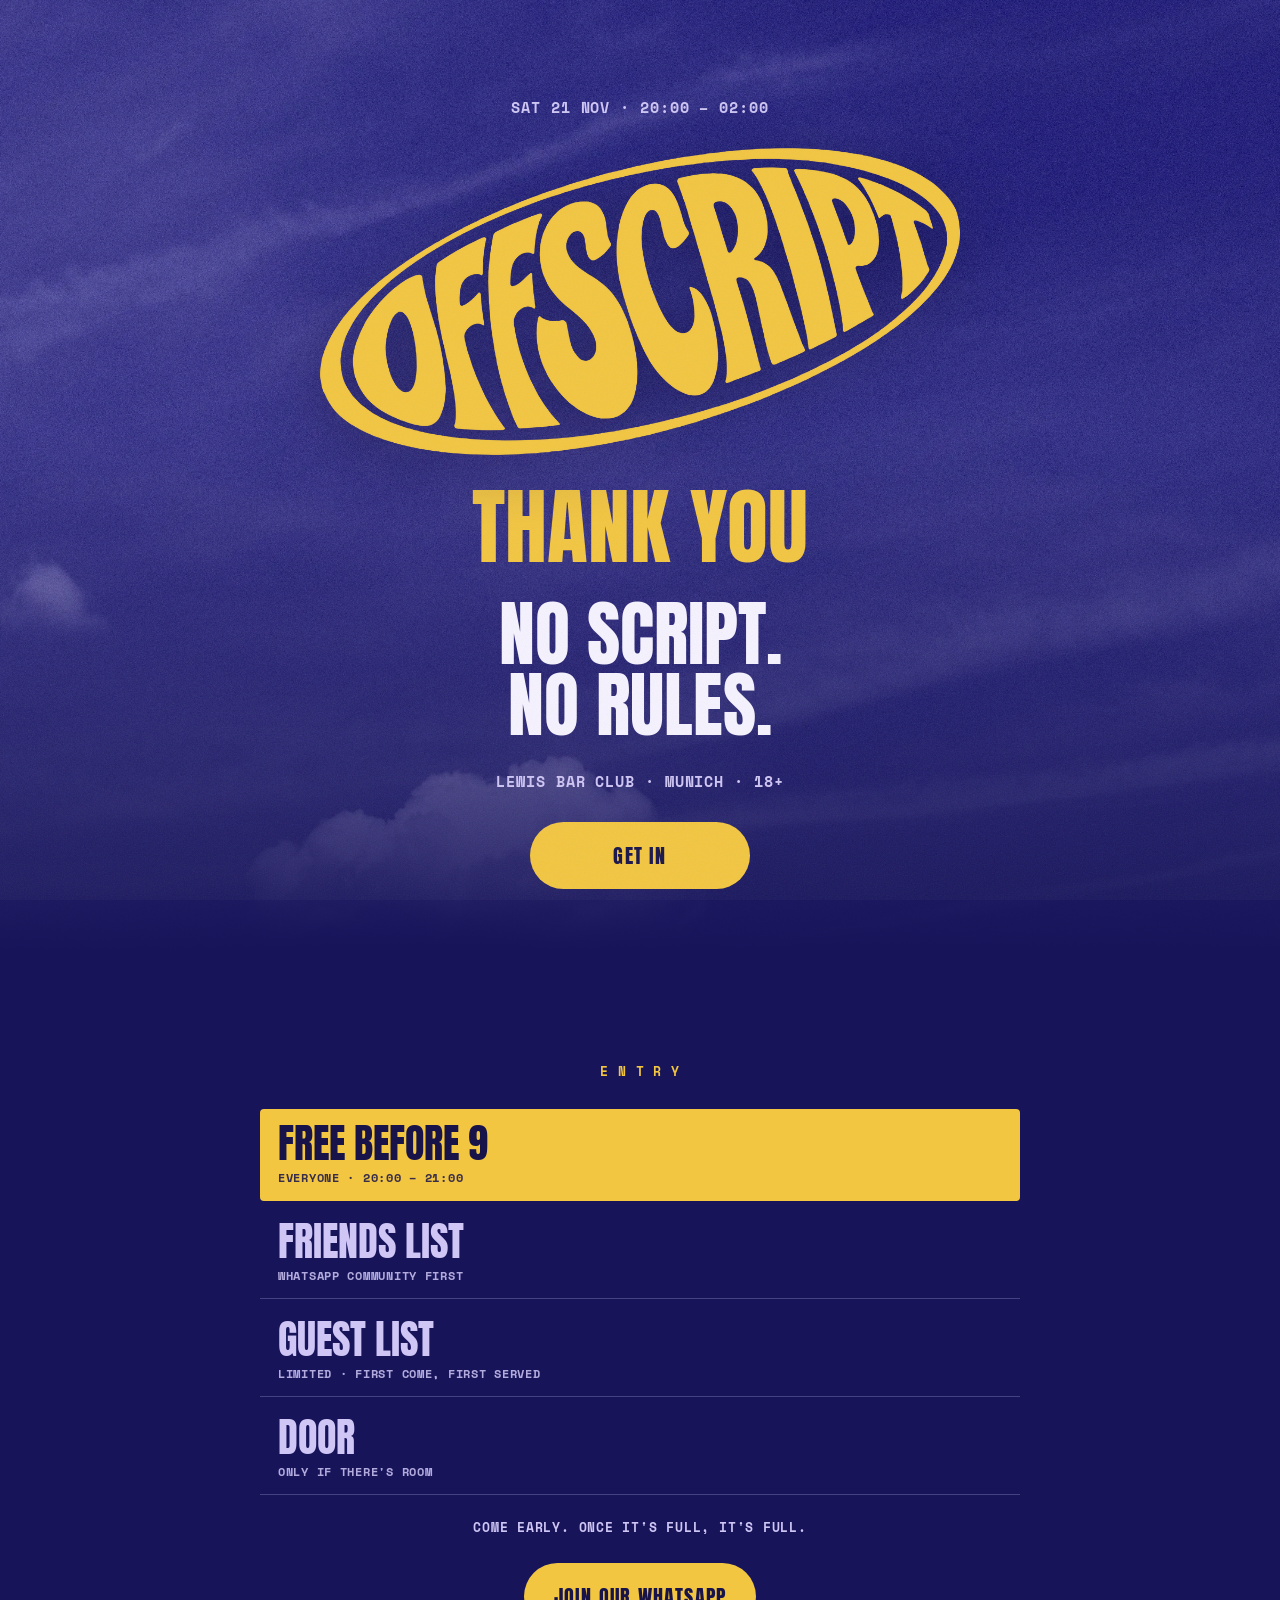
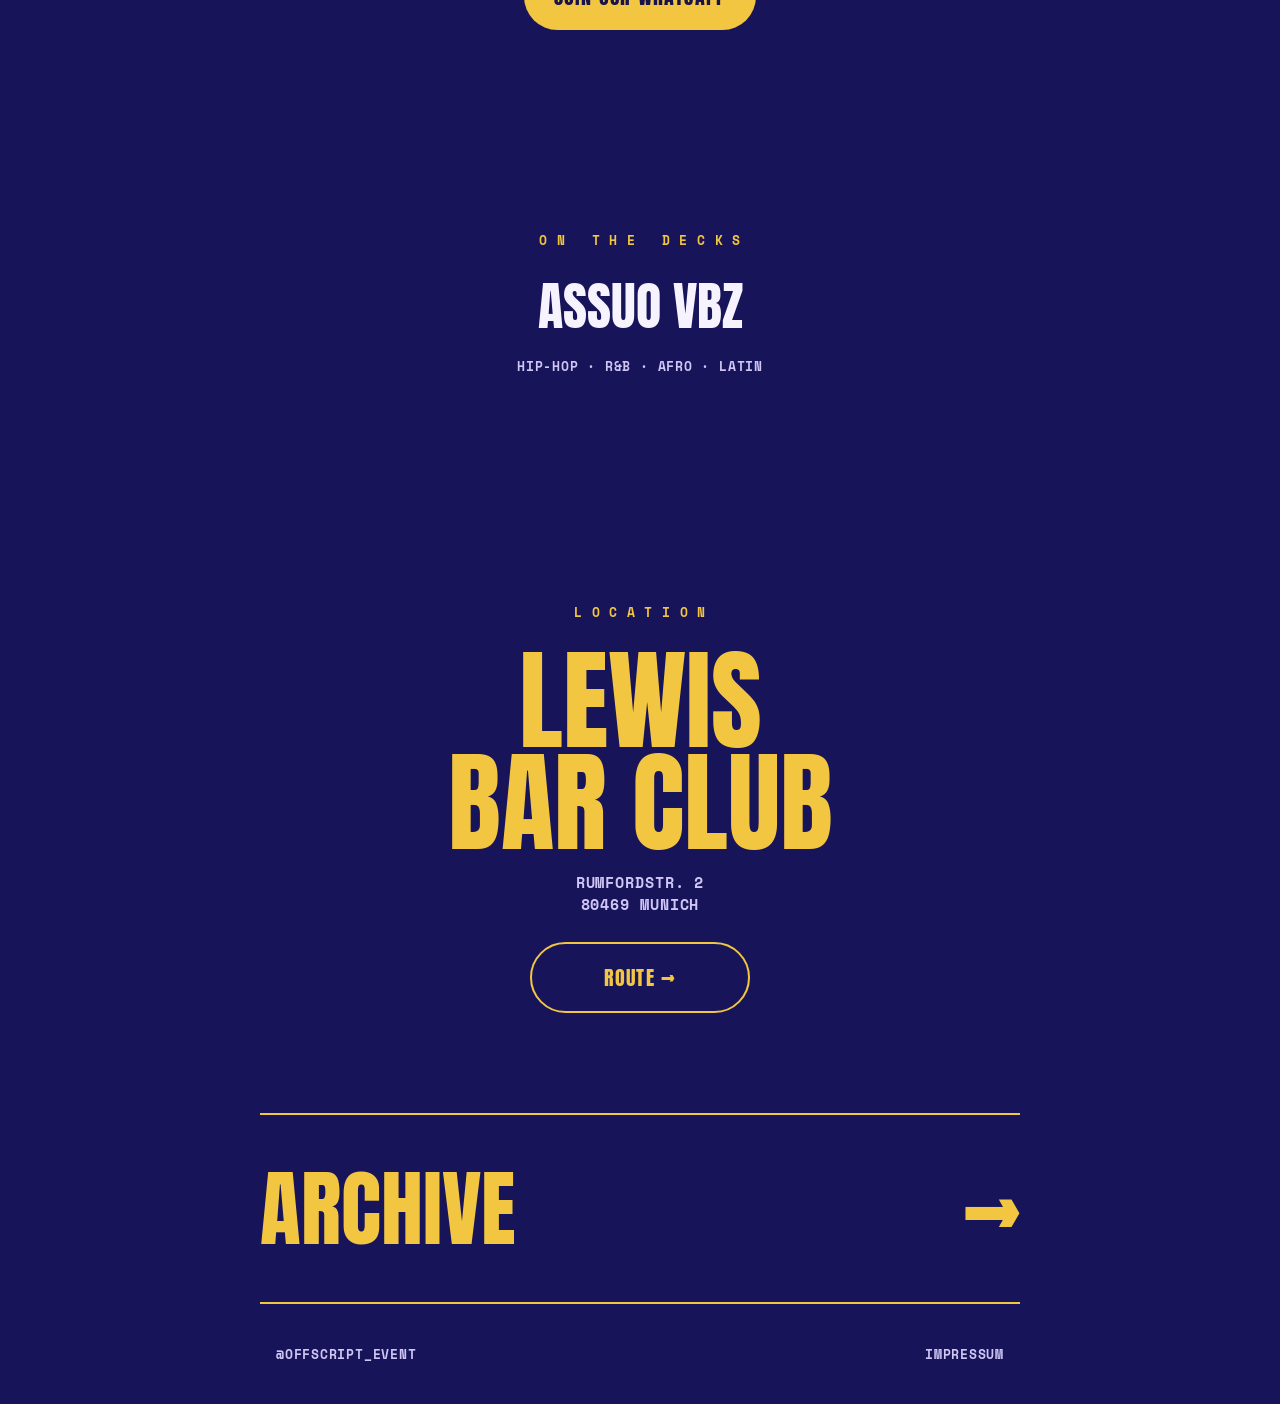
==== commit d9e962b4: "Site: countdown to doors 21 Nov 20:00, Tonight / Thank you states Co-Authored-By: Claude Opus 5.5 <n" ====
--- a/index.html
+++ b/index.html
@@ -18,7 +18,7 @@
 </head>
 <body>
 
-<header class="hero">
+<header class="hero" id="hero">
   <picture>
     <source media="(min-aspect-ratio: 1/1)" srcset="assets/n2/sky-wide.webp">
     <img src="assets/n2/sky-portrait.webp" alt="">
@@ -26,6 +26,14 @@
   <div class="hero-in">
     <p class="meta mono">SAT 21 NOV · 20:00 – 02:00</p>
     <img class="logo" src="assets/n2/logo-yellow.png" alt="OFFSCRIPT">
+    <div class="cd" id="cd" aria-label="Countdown to Saturday 21 November, 20:00">
+      <div><b id="dd">00</b><span class="mono">Days</span></div>
+      <div><b id="hh">00</b><span class="mono">Hrs</span></div>
+      <div><b id="mm">00</b><span class="mono">Min</span></div>
+      <div><b id="ss">00</b><span class="mono">Sec</span></div>
+    </div>
+    <p class="state tonight">Tonight</p>
+    <p class="state thanks">Thank you</p>
     <p class="claim">No script.<br>No rules.</p>
     <p class="meta mono">Lewis Bar Club · Munich · 18+</p>
     <a class="btn" href="#entry">Get in</a>
@@ -42,7 +50,7 @@
       <li><span class="name">Door</span><span class="status mono">Only if there's room</span></li>
     </ol>
     <p class="note mono">Come early. Once it's full, it's full.</p>
-    <a class="btn" id="wa-btn" href="https://www.instagram.com/offscript_event/" target="_blank" rel="noopener">Join our WhatsApp</a>
+    <a class="btn" id="wa-btn" href="https://chat.whatsapp.com/BBHPTMa2ABp7cw8rHR87g4" target="_blank" rel="noopener">Join our WhatsApp</a>
   </section>
 
   <section class="sounds">
@@ -67,9 +75,31 @@
 </footer>
 
 <script>
+/* Countdown to doors. Change START and END for the next night. */
+(function () {
+  var START = new Date('2026-11-21T20:00:00+01:00').getTime();
+  var END = new Date('2026-11-22T02:00:00+01:00').getTime();
+  var hero = document.getElementById('hero');
+  var el = { d: document.getElementById('dd'), h: document.getElementById('hh'), m: document.getElementById('mm'), s: document.getElementById('ss') };
+  function pad(n) { return (n < 10 ? '0' : '') + n; }
+  function tick() {
+    var now = Date.now();
+    if (now >= END) { hero.className = 'hero over'; return; }
+    if (now >= START) { hero.className = 'hero live'; setTimeout(tick, 30000); return; }
+    var t = Math.floor((START - now) / 1000);
+    el.d.textContent = pad(Math.floor(t / 86400));
+    el.h.textContent = pad(Math.floor(t % 86400 / 3600));
+    el.m.textContent = pad(Math.floor(t % 3600 / 60));
+    el.s.textContent = pad(t % 60);
+    setTimeout(tick, 1000 - (now % 1000));
+  }
+  tick();
+})();
+</script>
+<script>
 /* WhatsApp community link: paste it here. Until then the button opens Instagram (link in bio). */
 (function () {
-  var WHATSAPP = "";
+  var WHATSAPP = "https://chat.whatsapp.com/BBHPTMa2ABp7cw8rHR87g4";
   if (WHATSAPP) document.getElementById("wa-btn").href = WHATSAPP;
 })();
 </script>
--- a/assets/n2/n2.css
+++ b/assets/n2/n2.css
@@ -72,3 +72,12 @@
   padding: 40px var(--pad) calc(40px + env(safe-area-inset-bottom)); font-size: 13px; }
 footer a:hover { color: var(--yel); }
 @media (prefers-reduced-motion: reduce) { .btn, .archive span { transition: none; } }
+
+/* countdown (hidden while the night runs and after it) */
+.cd { display: grid; grid-template-columns: repeat(4, minmax(0, 1fr)); gap: clamp(8px, 3vw, 22px); width: min(100%, 520px); }
+.cd div { display: flex; flex-direction: column; align-items: center; gap: 6px; }
+.cd b { font-weight: 400; font-size: clamp(44px, 13vw, 84px); line-height: 1; color: var(--yel); font-variant-numeric: tabular-nums; }
+.cd span { font-size: 11px; letter-spacing: .2em; color: var(--lav); }
+.state { display: none; font-size: clamp(44px, 13vw, 84px); line-height: 1; color: var(--yel); }
+.hero.live .cd, .hero.over .cd { display: none; }
+.hero.live .state.tonight, .hero.over .state.thanks { display: block; }
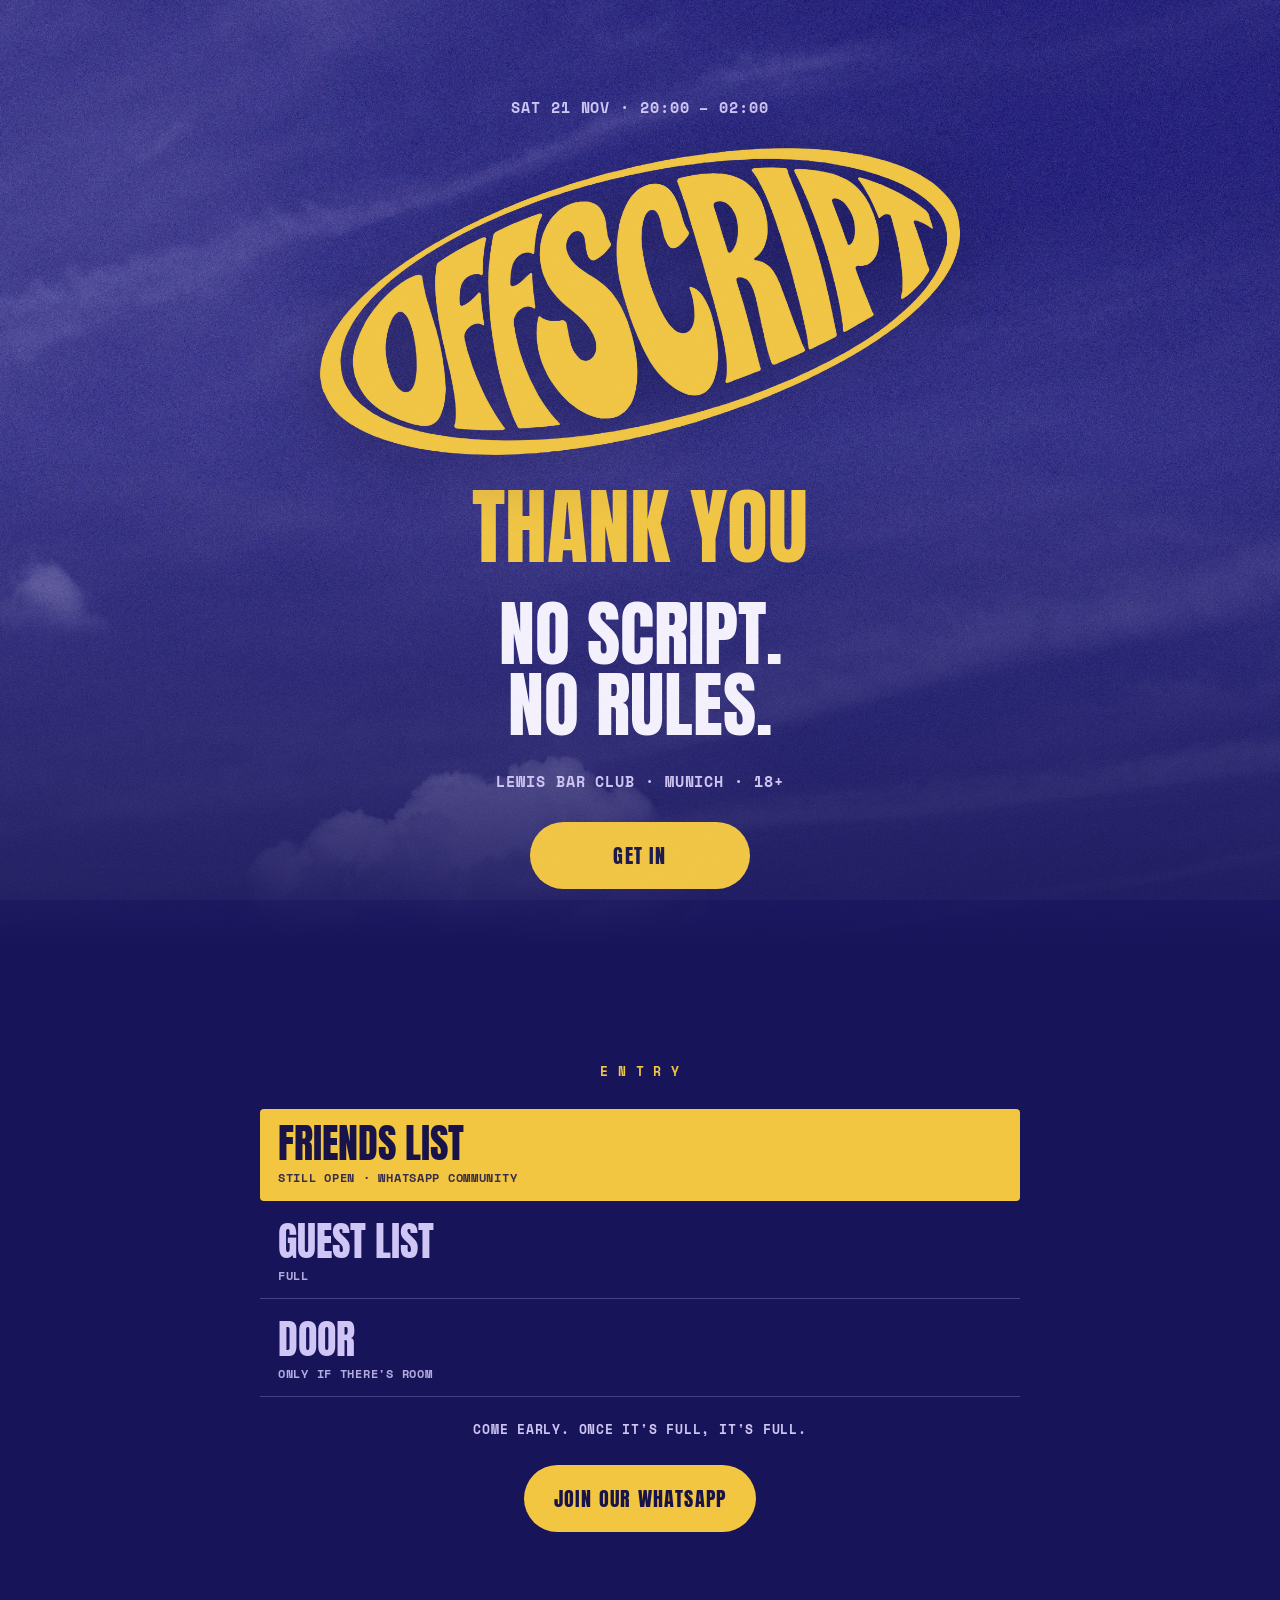
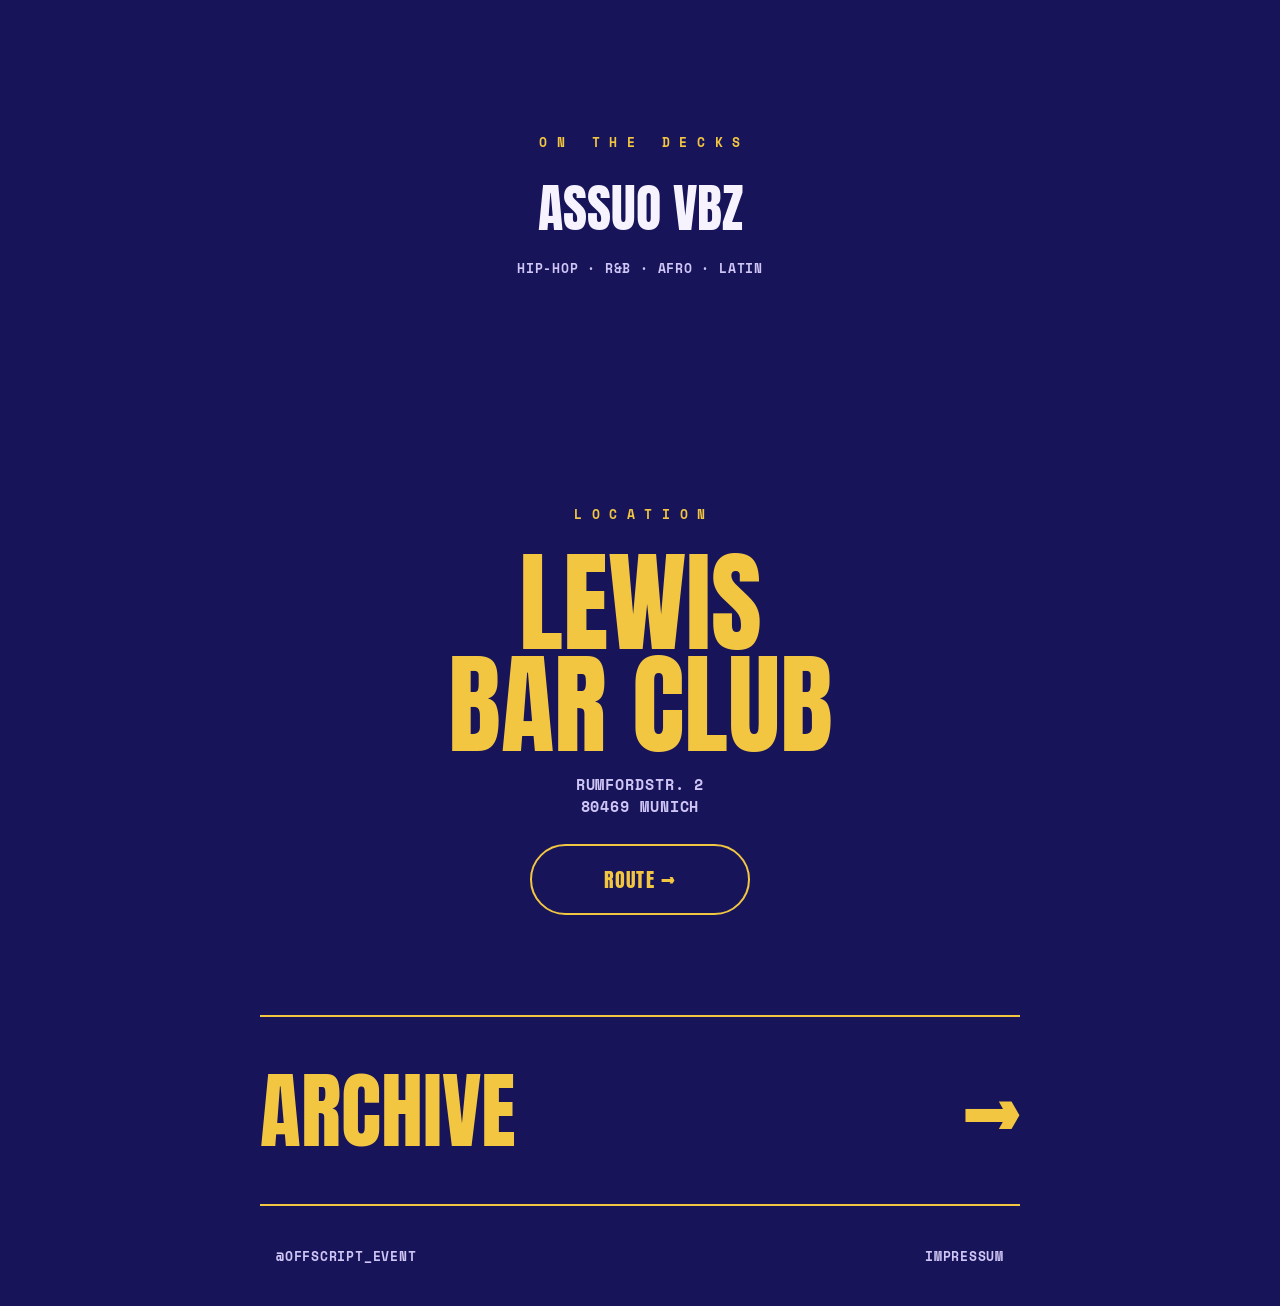
==== commit c2a12d4d: "Site: remove free before 9, guest list full, friends list still open Co-Authored-By: Claude Opus 5.5" ====
--- a/index.html
+++ b/index.html
@@ -14,7 +14,7 @@
 <link rel="icon" href="assets/favicon.png">
 <link rel="apple-touch-icon" href="assets/icon-180.png">
 <link rel="preload" href="assets/n2/anton.woff2" as="font" type="font/woff2" crossorigin>
-<link rel="stylesheet" href="assets/n2/n2.css">
+<link rel="stylesheet" href="assets/n2/n2.css?v=2">
 </head>
 <body>
 
@@ -44,9 +44,8 @@
   <section id="entry" class="tickets">
     <h2 class="label mono">E N T R Y</h2>
     <ol class="ladder">
-      <li class="live"><span class="name">Free before 9</span><span class="status mono">Everyone · 20:00 – 21:00</span></li>
-      <li><span class="name">Friends list</span><span class="status mono">WhatsApp community first</span></li>
-      <li><span class="name">Guest list</span><span class="status mono">Limited · first come, first served</span></li>
+      <li class="live"><span class="name">Friends list</span><span class="status mono">Still open · WhatsApp community</span></li>
+      <li><span class="name">Guest list</span><span class="status mono">Full</span></li>
       <li><span class="name">Door</span><span class="status mono">Only if there's room</span></li>
     </ol>
     <p class="note mono">Come early. Once it's full, it's full.</p>
